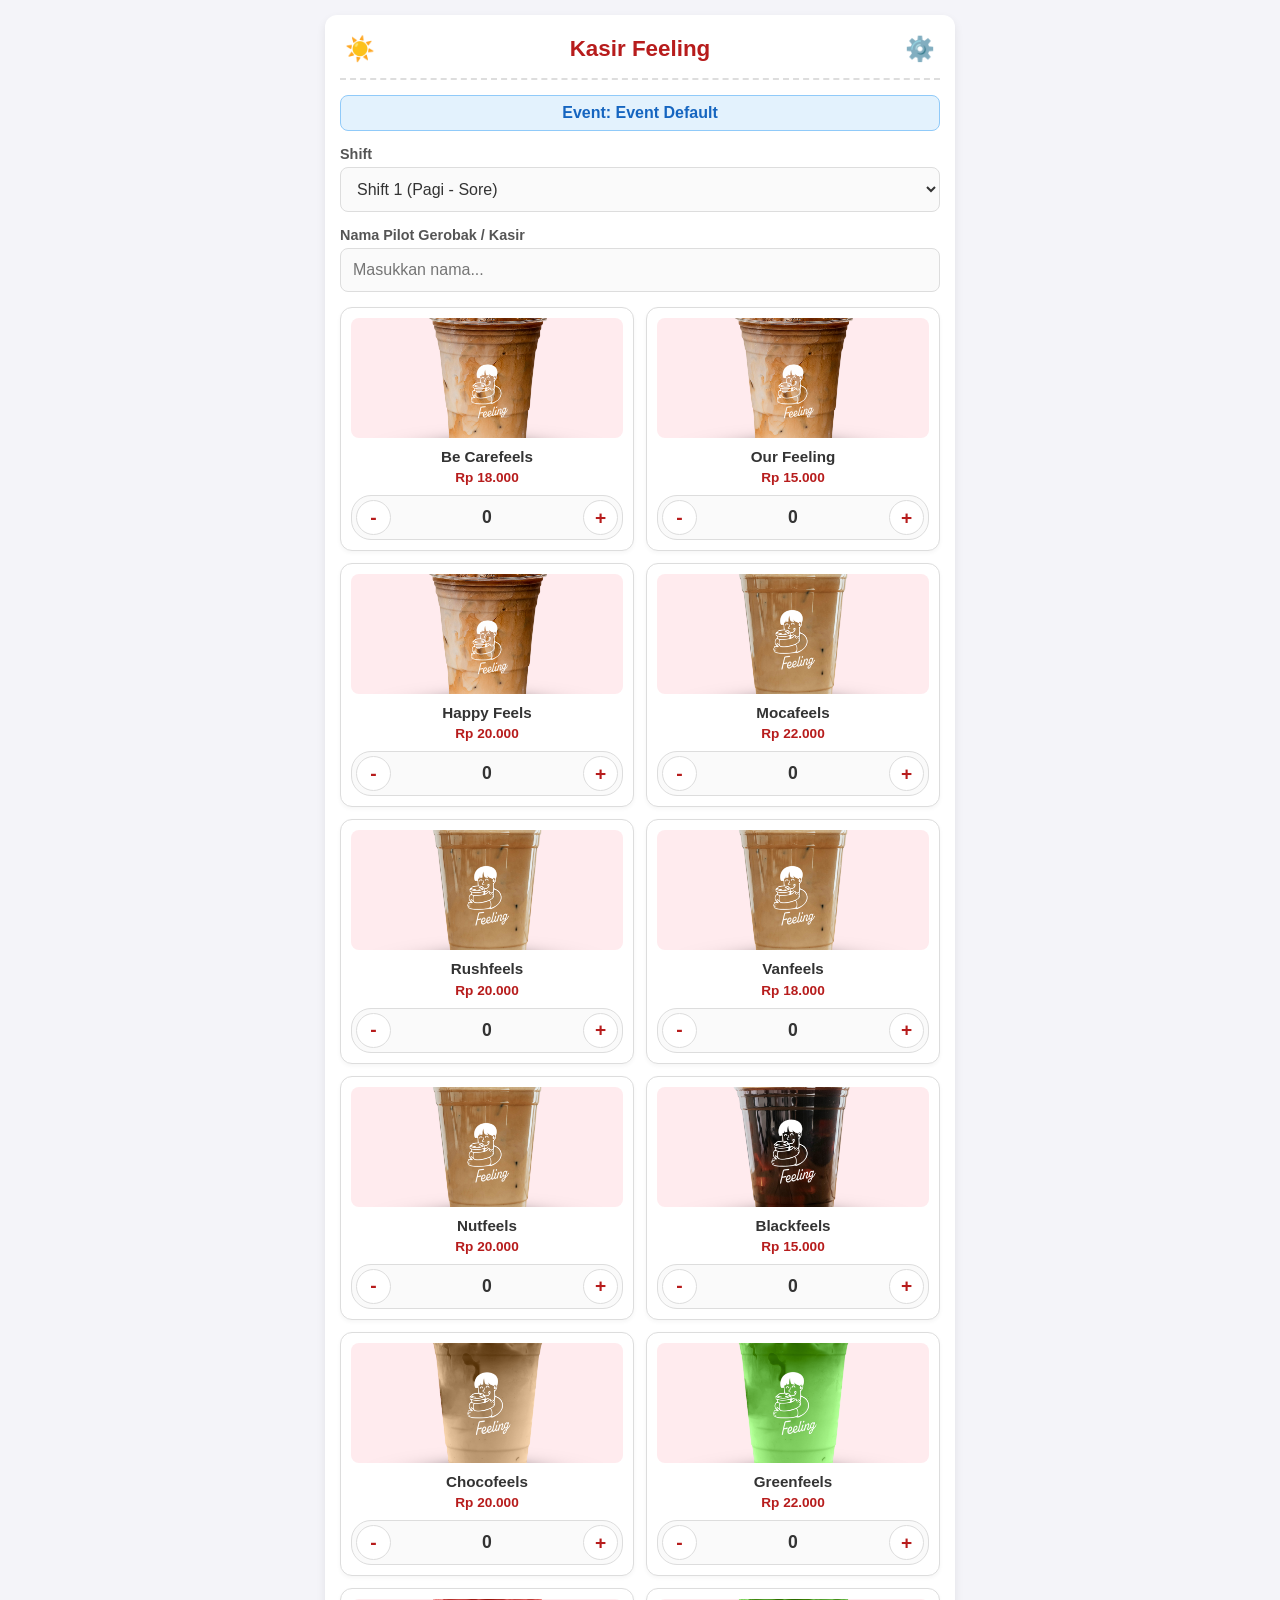
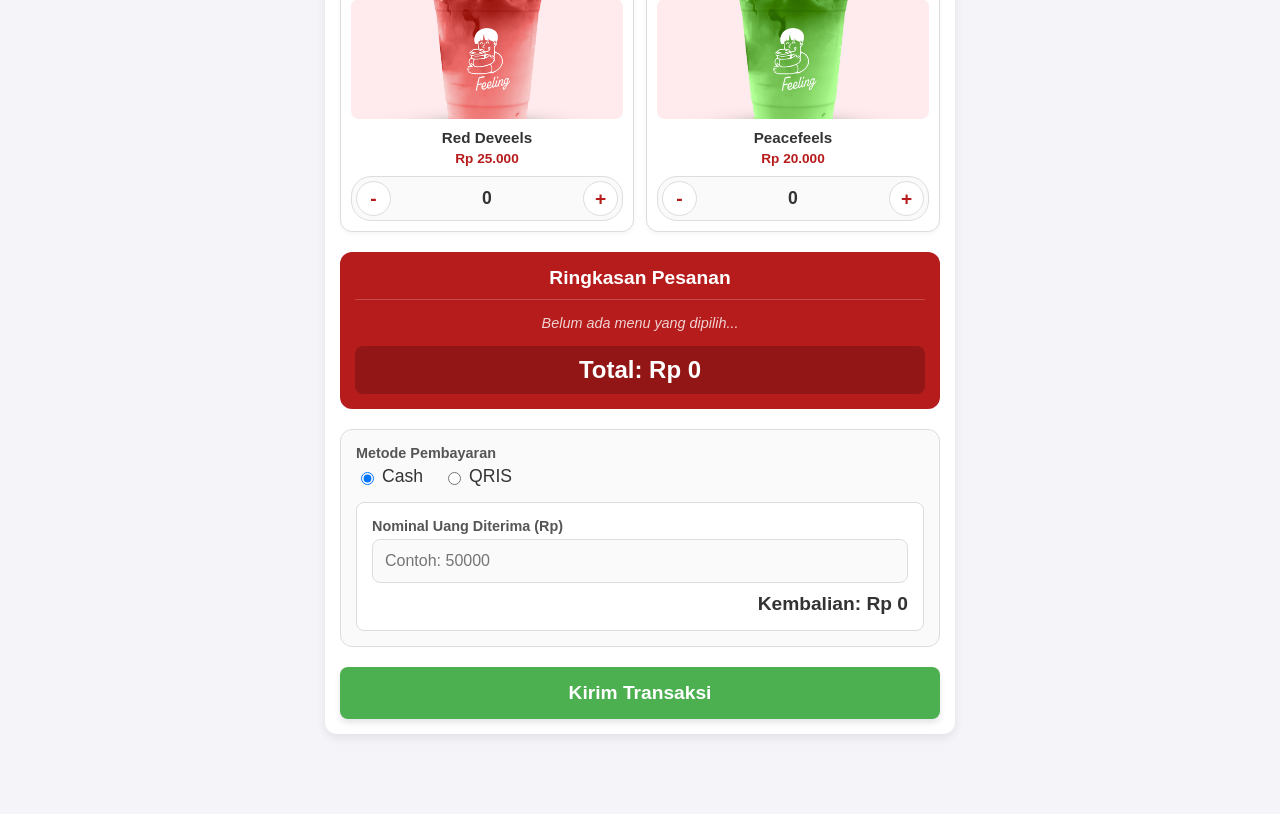
==== index.html @ b18bac45 "Update index.html" ====
<!DOCTYPE html>
<html lang="id">
<head>
    <meta charset="UTF-8">
    <meta name="viewport" content="width=device-width, initial-scale=1.0">
    <title>Kasir Kopi Feeling - Event Edition</title>
    <style>
        /* GAYA GLOBAL */
        :root {
            --bg-body: #f4f4f9;
            --bg-container: #fff;
            --text-color: #333;
            --text-muted: #555;
            --border-color: #ddd;
            --card-bg: white;
            --input-bg: #fafafa;
            --primary-color: #b71c1c;
            --header-bg: transparent;
        }

        /* Variabel Dark Mode */
        body.dark-mode {
            --bg-body: #121212;
            --bg-container: #1e1e1e;
            --text-color: #e0e0e0;
            --text-muted: #aaa;
            --border-color: #444;
            --card-bg: #2c2c2c;
            --input-bg: #333;
            --primary-color: #ff5252;
        }

        body { font-family: 'Segoe UI', Tahoma, Geneva, Verdana, sans-serif; background-color: var(--bg-body); padding: 15px; color: var(--text-color); margin: 0; padding-bottom: 80px; transition: background-color 0.3s, color 0.3s;}
        .container { max-width: 600px; margin: 0 auto; background: var(--bg-container); padding: 15px; border-radius: 12px; box-shadow: 0 4px 10px rgba(0,0,0,0.08); transition: background-color 0.3s;}
        
        /* HEADER: Tombol Dark Mode, Judul, Tombol Setting */
        .header-top { display: flex; justify-content: space-between; align-items: center; margin-bottom: 15px; border-bottom: 2px dashed var(--border-color); padding-bottom: 10px;}
        .header-top h2 { margin: 0; color: var(--primary-color); font-size: 1.4rem;}
        .icon-btn { background: none; border: none; font-size: 1.5rem; cursor: pointer; color: var(--text-color); padding: 5px;}
        
        /* Indikator Event Aktif */
        .event-indicator { text-align: center; background: #e3f2fd; color: #1565c0; padding: 8px; border-radius: 8px; font-weight: bold; margin-bottom: 15px; border: 1px solid #90caf9;}
        body.dark-mode .event-indicator { background: #0d47a1; color: #bbdefb; border-color: #1976d2;}

        /* Area Formulir Utama */
        .form-group { margin-bottom: 15px; }
        label.form-label { display: block; margin-bottom: 5px; font-weight: bold; color: var(--text-muted); font-size: 0.9rem;}
        select, input[type="text"].form-control, input[type="number"].form-control { width: 100%; padding: 12px; border: 1px solid var(--border-color); border-radius: 8px; box-sizing: border-box; font-size: 1rem; background-color: var(--input-bg); color: var(--text-color);}
        
        /* Grid Menu */
        .menu-grid { display: grid; grid-template-columns: repeat(2, 1fr); gap: 12px; margin-top: 10px; }
        .menu-card { background: var(--card-bg); border: 1px solid var(--border-color); border-radius: 12px; padding: 10px; text-align: center; box-shadow: 0 2px 4px rgba(0,0,0,0.04); display: flex; flex-direction: column; position: relative;}
        .menu-img { width: 100%; height: 120px; object-fit: cover; border-radius: 8px; background-color: #ffebee; margin-bottom: 10px; }
        .menu-title { font-weight: bold; font-size: 0.95rem; margin-bottom: 4px; line-height: 1.2;}
        .menu-price { color: var(--primary-color); font-size: 0.85rem; font-weight: bold; margin-bottom: 10px; flex-grow: 1;}
        
        /* Kondisi Menu Habis */
        .menu-card.disabled { opacity: 0.5; filter: grayscale(80%); pointer-events: none; }
        .badge-habis { display: none; position: absolute; top: 40%; left: 50%; transform: translate(-50%, -50%); background: red; color: white; padding: 5px 10px; border-radius: 5px; font-weight: bold; font-size: 1.2rem; transform: rotate(-10deg) translate(-50%, -50%); transform-origin: left;}
        .menu-card.disabled .badge-habis { display: block; }

        /* Kontrol Qty */
        .qty-controls { display: flex; align-items: center; justify-content: space-between; background: var(--input-bg); border-radius: 20px; padding: 4px; border: 1px solid var(--border-color); }
        .btn-qty { width: 35px; height: 35px; background-color: var(--bg-container); color: var(--primary-color); border: 1px solid var(--border-color); border-radius: 50%; font-size: 1.2rem; font-weight: bold; cursor: pointer; display: flex; align-items: center; justify-content: center; }
        .qty-value { font-weight: bold; font-size: 1.1rem; width: 30px; text-align: center; }

        /* Ringkasan Pesanan */
        .summary-area { background-color: var(--primary-color); color: white; padding: 15px; border-radius: 12px; margin-top: 20px; }
        .summary-area h3 { margin-top: 0; margin-bottom: 15px; font-size: 1.2rem; text-align: center; border-bottom: 1px solid rgba(255,255,255,0.2); padding-bottom: 10px;}
        .summary-list { list-style: none; padding: 0; margin: 0; font-size: 0.95rem; }
        .summary-item { display: flex; justify-content: space-between; margin-bottom: 8px; border-bottom: 1px dashed rgba(255,255,255,0.3); padding-bottom: 5px;}
        .summary-item-name { flex-grow: 1; }
        .summary-item-qty { margin-right: 15px; font-weight: bold; color: #ffc107;}
        .summary-empty { text-align: center; font-style: italic; opacity: 0.8; font-size: 0.9rem; margin-bottom: 10px;}
        .total-box { font-size: 1.5rem; font-weight: bold; text-align: center; margin-top: 15px; padding: 10px; background: rgba(0,0,0,0.2); border-radius: 8px; }
        
        /* Area Pembayaran */
        .payment-section { margin-top: 20px; background: var(--input-bg); padding: 15px; border-radius: 12px; border: 1px solid var(--border-color);}
        .payment-methods { display: flex; gap: 20px; margin-top: 5px; }
        .payment-methods label { display: flex; align-items: center; gap: 5px; font-size: 1.1rem;}
        #cash-section { background: var(--bg-container); padding: 15px; border-radius: 8px; margin-top: 15px; border: 1px solid var(--border-color); }
        .change-box { font-size: 1.2rem; font-weight: bold; margin-top: 10px; text-align: right; }
        #qris-section { background: var(--bg-container); padding: 15px; border-radius: 8px; margin-top: 15px; border: 2px dashed var(--primary-color); text-align: center; display: none; }
        .qris-img { max-width: 100%; height: auto; border-radius: 8px; margin-bottom: 10px; cursor: pointer; }
        .qris-amount-alert { font-size: 1.3rem; font-weight: bold; color: var(--primary-color); }

        .btn-submit { background-color: #4CAF50; color: white; width: 100%; font-size: 1.2rem; padding: 15px; margin-top: 20px; border: none; border-radius: 8px; cursor: pointer; font-weight: bold; box-shadow: 0 4px 6px rgba(0,0,0,0.1);}
        .btn-submit:disabled { background-color: #a5d6a7; cursor: not-allowed; }

        /* ================= MODAL SETTING ================= */
        .modal-overlay { display: none; position: fixed; top: 0; left: 0; width: 100%; height: 100%; background: rgba(0,0,0,0.6); z-index: 1000; justify-content: center; align-items: center; padding: 20px; box-sizing: border-box;}
        .modal-content { background: var(--bg-container); color: var(--text-color); width: 100%; max-width: 500px; max-height: 90vh; border-radius: 12px; padding: 20px; display: flex; flex-direction: column; box-shadow: 0 10px 30px rgba(0,0,0,0.5);}
        .modal-header { display: flex; justify-content: space-between; align-items: center; border-bottom: 1px solid var(--border-color); padding-bottom: 10px; margin-bottom: 15px;}
        .modal-header h3 { margin: 0; color: var(--primary-color); }
        .modal-body { overflow-y: auto; flex-grow: 1; padding-right: 5px;}
        
        .setting-menu-item { display: flex; align-items: center; justify-content: space-between; border: 1px solid var(--border-color); padding: 10px; border-radius: 8px; margin-bottom: 10px; background: var(--input-bg);}
        .setting-menu-info { flex-grow: 1; }
        .setting-menu-name { font-weight: bold; font-size: 0.95rem; margin-bottom: 5px;}
        .setting-menu-controls { display: flex; gap: 10px; align-items: center;}
        .setting-price-input { width: 90px; padding: 5px; border-radius: 4px; border: 1px solid var(--border-color); background: var(--bg-container); color: var(--text-color);}
        
        /* Toggle Switch untuk Ketersediaan */
        .switch { position: relative; display: inline-block; width: 40px; height: 20px; }
        .switch input { opacity: 0; width: 0; height: 0; }
        .slider { position: absolute; cursor: pointer; top: 0; left: 0; right: 0; bottom: 0; background-color: #ccc; transition: .4s; border-radius: 20px; }
        .slider:before { position: absolute; content: ""; height: 14px; width: 14px; left: 3px; bottom: 3px; background-color: white; transition: .4s; border-radius: 50%; }
        input:checked + .slider { background-color: #4CAF50; }
        input:checked + .slider:before { transform: translateX(20px); }

        .modal-footer { margin-top: 15px; display: flex; justify-content: flex-end; gap: 10px; border-top: 1px solid var(--border-color); padding-top: 15px;}
        .btn-modal { padding: 10px 15px; border: none; border-radius: 6px; cursor: pointer; font-weight: bold; }
        .btn-cancel { background: #e0e0e0; color: #333; }
        .btn-save { background: var(--primary-color); color: white; }

        /* Overlay QRIS Fullscreen */
        #qris-fullscreen-overlay { display: none; position: fixed; top: 0; left: 0; width: 100%; height: 100%; background-color: white; z-index: 9999; justify-content: center; align-items: center; flex-direction: column; padding: 20px; box-sizing: border-box; cursor: pointer; }
        body.dark-mode #qris-fullscreen-overlay { background-color: #121212; }
        .qris-fullscreen-img { width: 100%; max-width: 400px; height: auto; border-radius: 15px; margin-bottom: 30px; }
        .qris-fullscreen-amount { font-size: 2.5rem; font-weight: bold; color: var(--primary-color); background: #ffebee; padding: 15px 30px; border-radius: 15px; text-align: center;}
        body.dark-mode .qris-fullscreen-amount { background: #3e2723; }
    </style>
</head>
<body>

<div class="container">
    <div class="header-top">
        <button class="icon-btn" id="btn-theme" onclick="toggleTheme()">☀️</button>
        <h2>Kasir Feeling</h2>
        <button class="icon-btn" onclick="openSettings()">⚙️</button>
    </div>

    <div class="event-indicator" id="display-event-name">Event: Belum Diatur (Buka Setting)</div>
    
    <div class="form-group">
        <label class="form-label">Shift</label>
        <select id="shift">
            <option value="Shift 1">Shift 1 (Pagi - Sore)</option>
            <option value="Shift 2">Shift 2 (Sore - Malam)</option>
        </select>
    </div>

    <div class="form-group">
        <label class="form-label">Nama Pilot Gerobak / Kasir</label>
        <input type="text" id="pilot" class="form-control" placeholder="Masukkan nama..." required>
    </div>
    
    <div class="menu-grid" id="menu-grid"></div>

    <div class="summary-area">
        <h3>Ringkasan Pesanan</h3>
        <div id="summary-empty" class="summary-empty">Belum ada menu yang dipilih...</div>
        <ul class="summary-list" id="summary-list"></ul>
        <div class="total-box">Total: Rp <span id="total-price">0</span></div>
    </div>

    <div class="payment-section">
        <div class="form-group">
            <label class="form-label">Metode Pembayaran</label>
            <div class="payment-methods">
                <label><input type="radio" name="pembayaran" value="Cash" checked onchange="togglePaymentSection()"> Cash</label>
                <label><input type="radio" name="pembayaran" value="QRIS" onchange="togglePaymentSection()"> QRIS</label>
            </div>
        </div>

        <div id="cash-section">
            <div class="form-group" style="margin-bottom: 5px;">
                <label class="form-label">Nominal Uang Diterima (Rp)</label>
                <input type="number" id="cash-given" class="form-control" placeholder="Contoh: 50000" oninput="calculateChange()">
            </div>
            <div class="change-box">Kembalian: <span id="change-amount">Rp 0</span></div>
        </div>

        <div id="qris-section">
            <div style="font-size: 1.1rem; margin-bottom: 10px;">Tap QRIS untuk perbesar:</div>
            <img src="qris.jpeg" alt="QRIS Kopi Feeling" class="qris-img" onclick="openFullscreenQR()">
            <br>
            <div class="qris-amount-alert">Input Nominal: Rp <span id="qris-amount-text">0</span></div>
        </div>
    </div>

    <button class="btn-submit" onclick="submitData()">Kirim Transaksi</button>
</div>

<div id="modal-settings" class="modal-overlay">
    <div class="modal-content">
        <div class="modal-header">
            <h3>⚙️ Pengaturan Event</h3>
        </div>
        <div class="modal-body">
            <div class="form-group">
                <label class="form-label">Nama Event Aktif</label>
                <input type="text" id="setting-event-name" class="form-control" placeholder="Contoh: Pensi SMA 1 / Bazar Kemang">
                <small style="color:var(--text-muted); font-size:0.8rem;">*Nama ini akan dibuatkan Sheet baru otomatis di Spreadsheet.</small>
            </div>
            
            <h4 style="margin-bottom: 10px; border-bottom: 1px solid var(--border-color); padding-bottom:5px;">Atur Harga & Ketersediaan Menu</h4>
            <div id="setting-menu-list">
                </div>
        </div>
        <div class="modal-footer">
            <button class="btn-modal btn-cancel" onclick="closeSettings()">Batal</button>
            <button class="btn-modal btn-save" onclick="saveSettings()">Simpan Pengaturan</button>
        </div>
    </div>
</div>

<div id="qris-fullscreen-overlay" onclick="closeFullscreenQR()">
    <div class="qris-fullscreen-amount">Rp <span id="qris-fullscreen-amount-text">0</span></div>
    <img src="qris.jpeg" alt="QRIS Besar" class="qris-fullscreen-img">
    <div style="color: #888; font-size: 0.9rem;">Sentuh layar di mana saja untuk kembali</div>
</div>

<script>
    // MASUKKAN URL WEB APP ANDA DI SINI
    const scriptURL = 'https://script.google.com/macros/s/AKfycbzfB_fAcmumMfhfk2xBXelHiSYAoM52QArOUARESYD4_g5YFsCKcndPmyx68dIMSlNC/exec';

    // MASTER MENU DEFAULT (Hanya dipakai jika belum ada data tersimpan di Local Storage)
    const defaultMenus = [
        { name: "Be Carefeels", price: 18000, qty: 0, img: "menu-becarefeels.png", available: true },
        { name: "Our Feeling", price: 15000, qty: 0, img: "menu-ourfeeling.png", available: true },
        { name: "Happy Feels", price: 20000, qty: 0, img: "menu-happyfeels.png", available: true },
        { name: "Mocafeels", price: 22000, qty: 0, img: "menu-mocafeels.png", available: true },
        { name: "Rushfeels", price: 20000, qty: 0, img: "menu-rushfeels.png", available: true },
        { name: "Vanfeels", price: 18000, qty: 0, img: "menu-vanfeels.png", available: true },
        { name: "Nutfeels", price: 20000, qty: 0, img: "menu-nutfeels.png", available: true },
        { name: "Blackfeels", price: 15000, qty: 0, img: "menu-blackfeels.png", available: true },
        { name: "Chocofeels", price: 20000, qty: 0, img: "menu-chocofeels.png", available: true },
        { name: "Greenfeels", price: 22000, qty: 0, img: "menu-greenfeels.png", available: true },
        { name: "Red Deveels", price: 25000, qty: 0, img: "menu-reddeveels.png", available: true },
        { name: "Peacefeels", price: 20000, qty: 0, img: "menu-Peacefeels.png", available: true }
    ];

    let menus = [];
    let currentTotal = 0;
    let eventName = "Event Default";

    // INISIALISASI SAAT HALAMAN DIBUKA
    window.onload = function() {
        loadDataFromStorage();
        applyTheme();
        renderMenuGrid();
        togglePaymentSection();
    };

    // ================= LOCAL STORAGE & INIT =================
    function loadDataFromStorage() {
        // Load Nama Event
        const savedEvent = localStorage.getItem('kopiFeeling_EventName');
        if (savedEvent) {
            eventName = savedEvent;
        }
        document.getElementById('display-event-name').innerText = "Event: " + eventName;

        // Load Menu (Harga & Ketersediaan yang sudah diedit)
        const savedMenus = localStorage.getItem('kopiFeeling_Menus');
        if (savedMenus) {
            menus = JSON.parse(savedMenus);
            // Reset Qty jadi 0 setiap web di-refresh
            menus.forEach(m => m.qty = 0);
        } else {
            // Copy default jika belum ada
            menus = JSON.parse(JSON.stringify(defaultMenus)); 
        }
    }

    // ================= FITUR DARK MODE =================
    function toggleTheme() {
        const body = document.body;
        body.classList.toggle('dark-mode');
        
        const isDark = body.classList.contains('dark-mode');
        localStorage.setItem('kopiFeeling_DarkMode', isDark ? 'yes' : 'no');
        document.getElementById('btn-theme').innerText = isDark ? '🌙' : '☀️';
    }

    function applyTheme() {
        const isDark = localStorage.getItem('kopiFeeling_DarkMode') === 'yes';
        if (isDark) {
            document.body.classList.add('dark-mode');
            document.getElementById('btn-theme').innerText = '🌙';
        }
    }

    // ================= FITUR MODAL SETTING =================
    function openSettings() {
        document.getElementById('modal-settings').style.display = 'flex';
        document.getElementById('setting-event-name').value = eventName;
        
        // Generate list menu di dalam modal
        const settingList = document.getElementById('setting-menu-list');
        settingList.innerHTML = '';

        menus.forEach((menu, index) => {
            const item = document.createElement('div');
            item.className = 'setting-menu-item';
            item.innerHTML = `
                <div class="setting-menu-info">
                    <div class="setting-menu-name">${menu.name}</div>
                    <small>Rp</small>
                    <input type="number" class="setting-price-input" id="set-price-${index}" value="${menu.price}">
                </div>
                <div class="setting-menu-controls">
                    <small>${menu.available ? 'Tersedia' : 'Habis'}</small>
                    <label class="switch">
                        <input type="checkbox" id="set-avail-${index}" ${menu.available ? 'checked' : ''}>
                        <span class="slider"></span>
                    </label>
                </div>
            `;
            settingList.appendChild(item);
        });
    }

    function closeSettings() {
        document.getElementById('modal-settings').style.display = 'none';
    }

    function saveSettings() {
        // Ambil dan simpan Nama Event
        const newEventName = document.getElementById('setting-event-name').value;
        if (newEventName.trim() === "") { alert("Nama Event tidak boleh kosong!"); return; }
        
        eventName = newEventName;
        localStorage.setItem('kopiFeeling_EventName', eventName);
        document.getElementById('display-event-name').innerText = "Event: " + eventName;

        // Ambil dan simpan perubahan harga & ketersediaan
        menus.forEach((menu, index) => {
            const newPrice = parseInt(document.getElementById(`set-price-${index}`).value) || 0;
            const isAvail = document.getElementById(`set-avail-${index}`).checked;
            
            menu.price = newPrice;
            menu.available = isAvail;
            if(!isAvail) menu.qty = 0; // Reset pesanan jika di set habis
        });

        // Simpan ke Local Storage
        localStorage.setItem('kopiFeeling_Menus', JSON.stringify(menus));
        
        closeSettings();
        renderMenuGrid(); // Render ulang tampilan depan
        updateOrderSummary();
        alert("Pengaturan Event berhasil disimpan!");
    }

    // ================= LOGIKA KASIR UTAMA =================
    function renderMenuGrid() {
        const grid = document.getElementById('menu-grid');
        grid.innerHTML = ''; 

        menus.forEach((menu, index) => {
            const card = document.createElement('div');
            // Jika tidak available, tambahkan class disabled
            card.className = `menu-card ${menu.available ? '' : 'disabled'}`;
            card.innerHTML = `
                <div class="badge-habis">HABIS</div>
                <img src="${menu.img}" alt="${menu.name}" class="menu-img">
                <div class="menu-title">${menu.name}</div>
                <div class="menu-price">Rp ${menu.price.toLocaleString('id-ID')}</div>
                <div class="qty-controls">
                    <button class="btn-qty" onclick="changeQty(${index}, -1)">-</button>
                    <span class="qty-value" id="qty-${index}">${menu.qty}</span>
                    <button class="btn-qty" onclick="changeQty(${index}, 1)">+</button>
                </div>
            `;
            grid.appendChild(card);
        });
    }

    function changeQty(index, delta) {
        if (!menus[index].available) return; // Cegah penambahan jika habis
        
        let newQty = menus[index].qty + delta;
        if (newQty < 0) newQty = 0; 
        
        menus[index].qty = newQty;
        document.getElementById(`qty-${index}`).innerText = newQty; 
        
        updateOrderSummary(); 
    }

    function updateOrderSummary() {
        const summaryList = document.getElementById('summary-list');
        const summaryEmpty = document.getElementById('summary-empty');
        summaryList.innerHTML = '';
        currentTotal = 0;

        let hasOrder = false;

        menus.forEach(menu => {
            if (menu.qty > 0) {
                hasOrder = true;
                let subtotal = menu.price * menu.qty;
                currentTotal += subtotal;

                const li = document.createElement('li');
                li.className = 'summary-item';
                li.innerHTML = `
                    <span class="summary-item-qty">${menu.qty}x</span>
                    <span class="summary-item-name">${menu.name}</span>
                    <span>Rp ${subtotal.toLocaleString('id-ID')}</span>
                `;
                summaryList.appendChild(li);
            }
        });

        summaryEmpty.style.display = hasOrder ? 'none' : 'block';
        
        document.getElementById('total-price').innerText = currentTotal.toLocaleString('id-ID');
        document.getElementById('qris-amount-text').innerText = currentTotal.toLocaleString('id-ID');

        calculateChange();
    }

    function togglePaymentSection() {
        const pembayaran = document.querySelector('input[name="pembayaran"]:checked').value;
        if (pembayaran === 'Cash') {
            document.getElementById('cash-section').style.display = 'block';
            document.getElementById('qris-section').style.display = 'none';
        } else {
            document.getElementById('cash-section').style.display = 'none';
            document.getElementById('qris-section').style.display = 'block';
            document.getElementById('cash-given').value = ''; 
        }
        calculateChange();
    }

    function calculateChange() {
        const cashGiven = parseInt(document.getElementById('cash-given').value) || 0;
        const changeAmountDisplay = document.getElementById('change-amount');
        const pembayaran = document.querySelector('input[name="pembayaran"]:checked').value;

        if (pembayaran === 'Cash' && cashGiven > 0) {
            if (cashGiven >= currentTotal) {
                const change = cashGiven - currentTotal;
                changeAmountDisplay.innerText = "Rp " + change.toLocaleString('id-ID');
                changeAmountDisplay.style.color = '#4CAF50'; 
            } else {
                changeAmountDisplay.innerText = "Uang Kurang!";
                changeAmountDisplay.style.color = '#ff5252'; 
            }
        } else {
            changeAmountDisplay.innerText = "Rp 0";
            changeAmountDisplay.style.color = 'inherit';
        }
    }

    function openFullscreenQR() {
        if (currentTotal === 0) { alert("Silakan pilih menu terlebih dahulu!"); return; }
        document.getElementById('qris-fullscreen-amount-text').innerText = currentTotal.toLocaleString('id-ID');
        document.getElementById('qris-fullscreen-overlay').style.display = 'flex';
    }

    function closeFullscreenQR() {
        document.getElementById('qris-fullscreen-overlay').style.display = 'none';
    }

    // ================= KIRIM DATA KE GOOGLE APPS SCRIPT =================
    function submitData() {
        const shift = document.getElementById('shift').value;
        const pilot = document.getElementById('pilot').value;
        const pembayaran = document.querySelector('input[name="pembayaran"]:checked').value;

        if (!pilot) { alert("Nama Pilot Gerobak harus diisi!"); return; }
        if (currentTotal === 0) { alert("Belum ada menu yang dipesan!"); return; }

        if (pembayaran === 'Cash') {
            const cashGiven = parseInt(document.getElementById('cash-given').value) || 0;
            if (cashGiven < currentTotal) {
                alert("Nominal uang tunai kurang dari total belanja!"); return;
            }
        }

        const pesanan = menus.filter(m => m.qty > 0).map(m => {
            return { menu: m.name, jumlah: m.qty };
        });

        // 'station' diganti dengan 'eventName' dari pengaturan
        const payload = { 
            station: eventName, 
            shift: shift, 
            pilot: pilot, 
            pesanan: pesanan, 
            total: currentTotal, 
            pembayaran: pembayaran 
        };
        
        const btnSubmit = document.querySelector('.btn-submit');
        btnSubmit.innerText = "Mengirim...";
        btnSubmit.disabled = true;

        fetch(scriptURL, { method: 'POST', body: JSON.stringify(payload), headers: { 'Content-Type': 'text/plain;charset=utf-8', } })
        .then(response => response.json())
        .then(data => {
            if(data.status === 'sukses'){
                alert("Transaksi berhasil dicatat!");
                // Reset form
                document.getElementById('cash-given').value = '';
                menus.forEach(m => m.qty = 0); 
                renderMenuGrid(); 
                updateOrderSummary(); 
            } else { alert("Terjadi kesalahan: " + data.pesan); }
        })
        .catch(error => { alert("Gagal menghubungi server."); console.error('Error!', error); })
        .finally(() => { btnSubmit.innerText = "Kirim Transaksi"; btnSubmit.disabled = false; });
    }
</script>

</body>
</html>
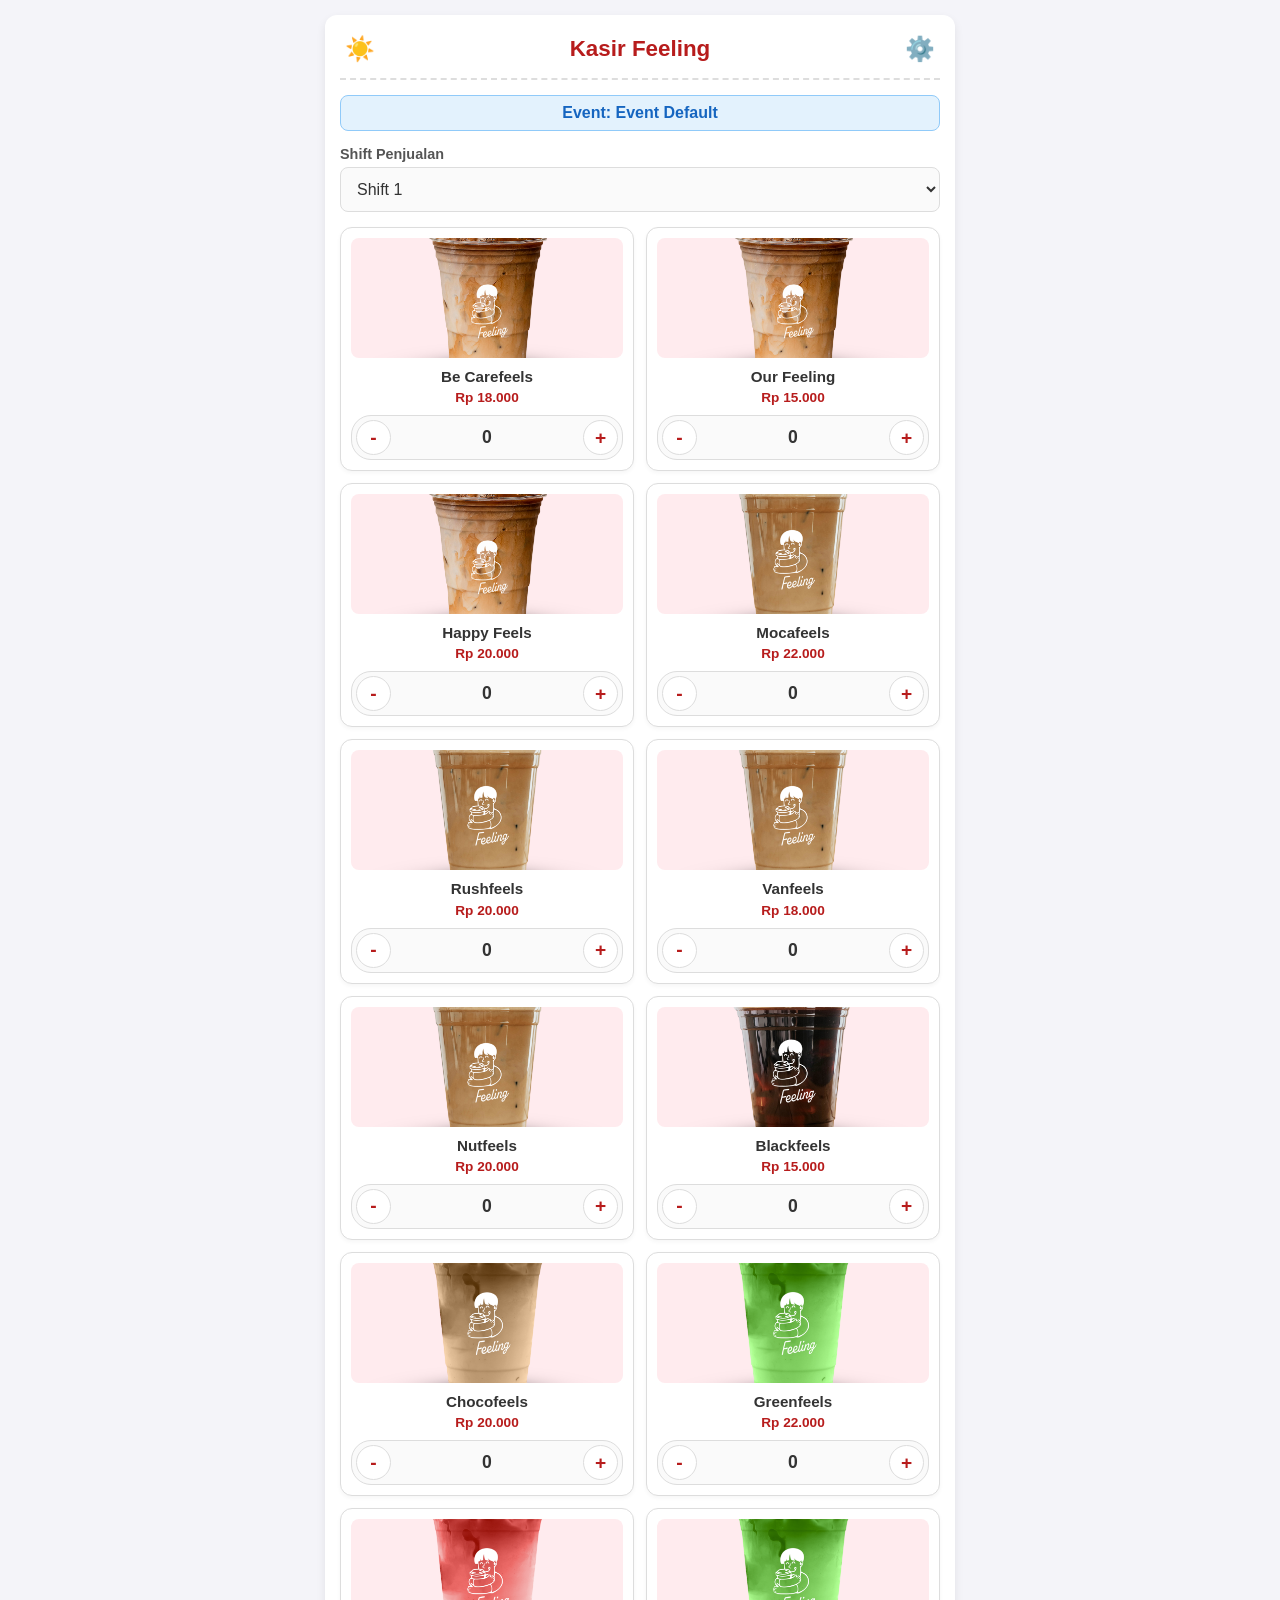
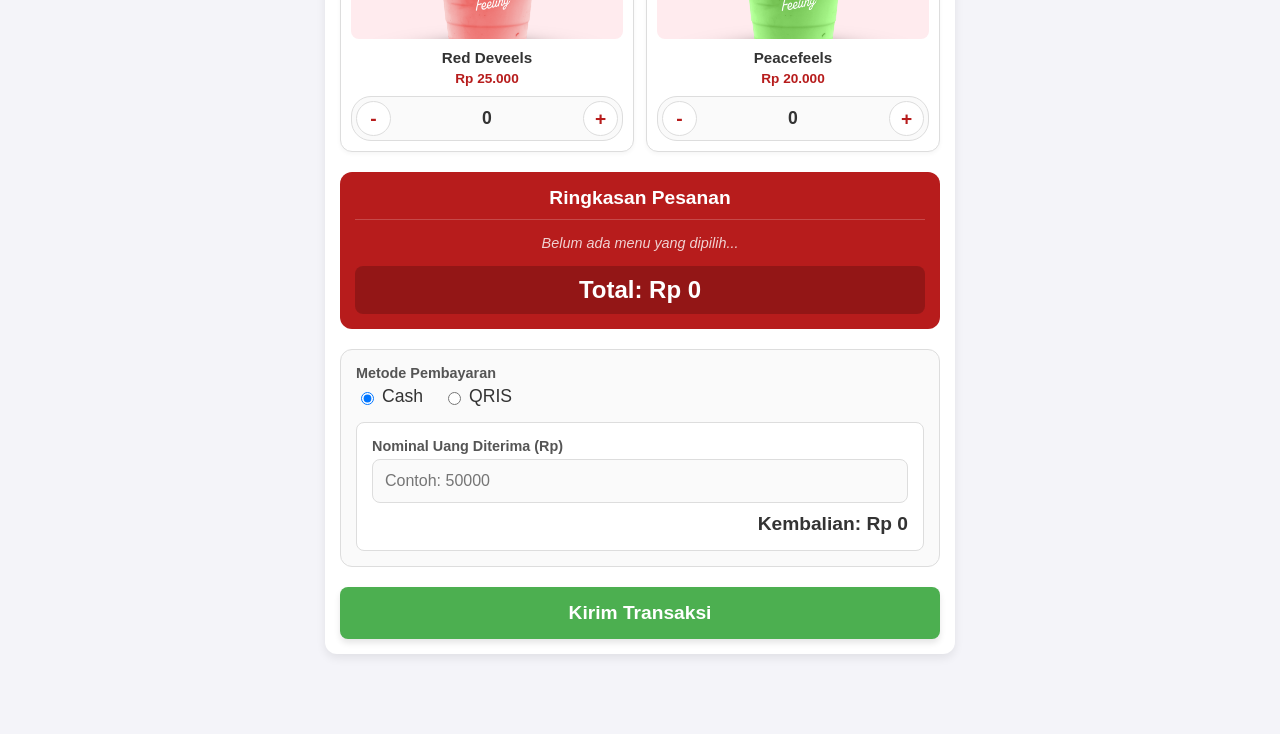
==== commit db4e308b: "Update index.html" ====
--- a/index.html
+++ b/index.html
@@ -15,7 +15,6 @@
             --card-bg: white;
             --input-bg: #fafafa;
             --primary-color: #b71c1c;
-            --header-bg: transparent;
         }
 
         /* Variabel Dark Mode */
@@ -33,16 +32,14 @@
         body { font-family: 'Segoe UI', Tahoma, Geneva, Verdana, sans-serif; background-color: var(--bg-body); padding: 15px; color: var(--text-color); margin: 0; padding-bottom: 80px; transition: background-color 0.3s, color 0.3s;}
         .container { max-width: 600px; margin: 0 auto; background: var(--bg-container); padding: 15px; border-radius: 12px; box-shadow: 0 4px 10px rgba(0,0,0,0.08); transition: background-color 0.3s;}
         
-        /* HEADER: Tombol Dark Mode, Judul, Tombol Setting */
+        /* HEADER */
         .header-top { display: flex; justify-content: space-between; align-items: center; margin-bottom: 15px; border-bottom: 2px dashed var(--border-color); padding-bottom: 10px;}
         .header-top h2 { margin: 0; color: var(--primary-color); font-size: 1.4rem;}
         .icon-btn { background: none; border: none; font-size: 1.5rem; cursor: pointer; color: var(--text-color); padding: 5px;}
         
-        /* Indikator Event Aktif */
         .event-indicator { text-align: center; background: #e3f2fd; color: #1565c0; padding: 8px; border-radius: 8px; font-weight: bold; margin-bottom: 15px; border: 1px solid #90caf9;}
         body.dark-mode .event-indicator { background: #0d47a1; color: #bbdefb; border-color: #1976d2;}
 
-        /* Area Formulir Utama */
         .form-group { margin-bottom: 15px; }
         label.form-label { display: block; margin-bottom: 5px; font-weight: bold; color: var(--text-muted); font-size: 0.9rem;}
         select, input[type="text"].form-control, input[type="number"].form-control { width: 100%; padding: 12px; border: 1px solid var(--border-color); border-radius: 8px; box-sizing: border-box; font-size: 1rem; background-color: var(--input-bg); color: var(--text-color);}
@@ -54,17 +51,14 @@
         .menu-title { font-weight: bold; font-size: 0.95rem; margin-bottom: 4px; line-height: 1.2;}
         .menu-price { color: var(--primary-color); font-size: 0.85rem; font-weight: bold; margin-bottom: 10px; flex-grow: 1;}
         
-        /* Kondisi Menu Habis */
         .menu-card.disabled { opacity: 0.5; filter: grayscale(80%); pointer-events: none; }
         .badge-habis { display: none; position: absolute; top: 40%; left: 50%; transform: translate(-50%, -50%); background: red; color: white; padding: 5px 10px; border-radius: 5px; font-weight: bold; font-size: 1.2rem; transform: rotate(-10deg) translate(-50%, -50%); transform-origin: left;}
         .menu-card.disabled .badge-habis { display: block; }
 
-        /* Kontrol Qty */
         .qty-controls { display: flex; align-items: center; justify-content: space-between; background: var(--input-bg); border-radius: 20px; padding: 4px; border: 1px solid var(--border-color); }
         .btn-qty { width: 35px; height: 35px; background-color: var(--bg-container); color: var(--primary-color); border: 1px solid var(--border-color); border-radius: 50%; font-size: 1.2rem; font-weight: bold; cursor: pointer; display: flex; align-items: center; justify-content: center; }
         .qty-value { font-weight: bold; font-size: 1.1rem; width: 30px; text-align: center; }
 
-        /* Ringkasan Pesanan */
         .summary-area { background-color: var(--primary-color); color: white; padding: 15px; border-radius: 12px; margin-top: 20px; }
         .summary-area h3 { margin-top: 0; margin-bottom: 15px; font-size: 1.2rem; text-align: center; border-bottom: 1px solid rgba(255,255,255,0.2); padding-bottom: 10px;}
         .summary-list { list-style: none; padding: 0; margin: 0; font-size: 0.95rem; }
@@ -74,7 +68,6 @@
         .summary-empty { text-align: center; font-style: italic; opacity: 0.8; font-size: 0.9rem; margin-bottom: 10px;}
         .total-box { font-size: 1.5rem; font-weight: bold; text-align: center; margin-top: 15px; padding: 10px; background: rgba(0,0,0,0.2); border-radius: 8px; }
         
-        /* Area Pembayaran */
         .payment-section { margin-top: 20px; background: var(--input-bg); padding: 15px; border-radius: 12px; border: 1px solid var(--border-color);}
         .payment-methods { display: flex; gap: 20px; margin-top: 5px; }
         .payment-methods label { display: flex; align-items: center; gap: 5px; font-size: 1.1rem;}
@@ -87,7 +80,7 @@
         .btn-submit { background-color: #4CAF50; color: white; width: 100%; font-size: 1.2rem; padding: 15px; margin-top: 20px; border: none; border-radius: 8px; cursor: pointer; font-weight: bold; box-shadow: 0 4px 6px rgba(0,0,0,0.1);}
         .btn-submit:disabled { background-color: #a5d6a7; cursor: not-allowed; }
 
-        /* ================= MODAL SETTING ================= */
+        /* MODAL SETTING */
         .modal-overlay { display: none; position: fixed; top: 0; left: 0; width: 100%; height: 100%; background: rgba(0,0,0,0.6); z-index: 1000; justify-content: center; align-items: center; padding: 20px; box-sizing: border-box;}
         .modal-content { background: var(--bg-container); color: var(--text-color); width: 100%; max-width: 500px; max-height: 90vh; border-radius: 12px; padding: 20px; display: flex; flex-direction: column; box-shadow: 0 10px 30px rgba(0,0,0,0.5);}
         .modal-header { display: flex; justify-content: space-between; align-items: center; border-bottom: 1px solid var(--border-color); padding-bottom: 10px; margin-bottom: 15px;}
@@ -100,7 +93,6 @@
         .setting-menu-controls { display: flex; gap: 10px; align-items: center;}
         .setting-price-input { width: 90px; padding: 5px; border-radius: 4px; border: 1px solid var(--border-color); background: var(--bg-container); color: var(--text-color);}
         
-        /* Toggle Switch untuk Ketersediaan */
         .switch { position: relative; display: inline-block; width: 40px; height: 20px; }
         .switch input { opacity: 0; width: 0; height: 0; }
         .slider { position: absolute; cursor: pointer; top: 0; left: 0; right: 0; bottom: 0; background-color: #ccc; transition: .4s; border-radius: 20px; }
@@ -113,7 +105,6 @@
         .btn-cancel { background: #e0e0e0; color: #333; }
         .btn-save { background: var(--primary-color); color: white; }
 
-        /* Overlay QRIS Fullscreen */
         #qris-fullscreen-overlay { display: none; position: fixed; top: 0; left: 0; width: 100%; height: 100%; background-color: white; z-index: 9999; justify-content: center; align-items: center; flex-direction: column; padding: 20px; box-sizing: border-box; cursor: pointer; }
         body.dark-mode #qris-fullscreen-overlay { background-color: #121212; }
         .qris-fullscreen-img { width: 100%; max-width: 400px; height: auto; border-radius: 15px; margin-bottom: 30px; }
@@ -130,21 +121,16 @@
         <button class="icon-btn" onclick="openSettings()">⚙️</button>
     </div>
 
-    <div class="event-indicator" id="display-event-name">Event: Belum Diatur (Buka Setting)</div>
+    <div class="event-indicator" id="display-event-name">Event: Belum Diatur</div>
     
     <div class="form-group">
-        <label class="form-label">Shift</label>
+        <label class="form-label">Shift Penjualan</label>
         <select id="shift">
-            <option value="Shift 1">Shift 1 (Pagi - Sore)</option>
-            <option value="Shift 2">Shift 2 (Sore - Malam)</option>
+            <option value="Shift 1">Shift 1</option>
+            <option value="Shift 2">Shift 2</option>
         </select>
     </div>
 
-    <div class="form-group">
-        <label class="form-label">Nama Pilot Gerobak / Kasir</label>
-        <input type="text" id="pilot" class="form-control" placeholder="Masukkan nama..." required>
-    </div>
-    
     <div class="menu-grid" id="menu-grid"></div>
 
     <div class="summary-area">
@@ -190,17 +176,14 @@
         <div class="modal-body">
             <div class="form-group">
                 <label class="form-label">Nama Event Aktif</label>
-                <input type="text" id="setting-event-name" class="form-control" placeholder="Contoh: Pensi SMA 1 / Bazar Kemang">
-                <small style="color:var(--text-muted); font-size:0.8rem;">*Nama ini akan dibuatkan Sheet baru otomatis di Spreadsheet.</small>
+                <input type="text" id="setting-event-name" class="form-control" placeholder="Contoh: Bazar Kemang">
             </div>
-            
-            <h4 style="margin-bottom: 10px; border-bottom: 1px solid var(--border-color); padding-bottom:5px;">Atur Harga & Ketersediaan Menu</h4>
-            <div id="setting-menu-list">
-                </div>
+            <h4 style="margin-bottom: 10px; border-bottom: 1px solid var(--border-color); padding-bottom:5px;">Atur Harga & Ketersediaan</h4>
+            <div id="setting-menu-list"></div>
         </div>
         <div class="modal-footer">
             <button class="btn-modal btn-cancel" onclick="closeSettings()">Batal</button>
-            <button class="btn-modal btn-save" onclick="saveSettings()">Simpan Pengaturan</button>
+            <button class="btn-modal btn-save" onclick="saveSettings()">Simpan</button>
         </div>
     </div>
 </div>
@@ -212,10 +195,9 @@
 </div>
 
 <script>
-    // MASUKKAN URL WEB APP ANDA DI SINI
-    const scriptURL = 'https://script.google.com/macros/s/AKfycbzfB_fAcmumMfhfk2xBXelHiSYAoM52QArOUARESYD4_g5YFsCKcndPmyx68dIMSlNC/exec';
-
-    // MASTER MENU DEFAULT (Hanya dipakai jika belum ada data tersimpan di Local Storage)
+    // MASUKKAN URL WEB APP ANDA DI BAWAH INI
+    const scriptURL = 'https://script.google.com/macros/s/AKfycbzJNTDv3JLvTH4Zn77AK0wvxA2eha-Vx1n6xzl8iW8v38mR6KNBmV6KNQ1xQLXP-bez/exec';
+
     const defaultMenus = [
         { name: "Be Carefeels", price: 18000, qty: 0, img: "menu-becarefeels.png", available: true },
         { name: "Our Feeling", price: 15000, qty: 0, img: "menu-ourfeeling.png", available: true },
@@ -235,7 +217,6 @@
     let currentTotal = 0;
     let eventName = "Event Default";
 
-    // INISIALISASI SAAT HALAMAN DIBUKA
     window.onload = function() {
         loadDataFromStorage();
         applyTheme();
@@ -243,32 +224,23 @@
         togglePaymentSection();
     };
 
-    // ================= LOCAL STORAGE & INIT =================
     function loadDataFromStorage() {
-        // Load Nama Event
         const savedEvent = localStorage.getItem('kopiFeeling_EventName');
-        if (savedEvent) {
-            eventName = savedEvent;
-        }
+        if (savedEvent) eventName = savedEvent;
         document.getElementById('display-event-name').innerText = "Event: " + eventName;
 
-        // Load Menu (Harga & Ketersediaan yang sudah diedit)
         const savedMenus = localStorage.getItem('kopiFeeling_Menus');
         if (savedMenus) {
             menus = JSON.parse(savedMenus);
-            // Reset Qty jadi 0 setiap web di-refresh
             menus.forEach(m => m.qty = 0);
         } else {
-            // Copy default jika belum ada
             menus = JSON.parse(JSON.stringify(defaultMenus)); 
         }
     }
 
-    // ================= FITUR DARK MODE =================
     function toggleTheme() {
         const body = document.body;
         body.classList.toggle('dark-mode');
-        
         const isDark = body.classList.contains('dark-mode');
         localStorage.setItem('kopiFeeling_DarkMode', isDark ? 'yes' : 'no');
         document.getElementById('btn-theme').innerText = isDark ? '🌙' : '☀️';
@@ -282,12 +254,10 @@
         }
     }
 
-    // ================= FITUR MODAL SETTING =================
     function openSettings() {
         document.getElementById('modal-settings').style.display = 'flex';
         document.getElementById('setting-event-name').value = eventName;
         
-        // Generate list menu di dalam modal
         const settingList = document.getElementById('setting-menu-list');
         settingList.innerHTML = '';
 
@@ -312,12 +282,9 @@
         });
     }
 
-    function closeSettings() {
-        document.getElementById('modal-settings').style.display = 'none';
-    }
+    function closeSettings() { document.getElementById('modal-settings').style.display = 'none'; }
 
     function saveSettings() {
-        // Ambil dan simpan Nama Event
         const newEventName = document.getElementById('setting-event-name').value;
         if (newEventName.trim() === "") { alert("Nama Event tidak boleh kosong!"); return; }
         
@@ -325,33 +292,25 @@
         localStorage.setItem('kopiFeeling_EventName', eventName);
         document.getElementById('display-event-name').innerText = "Event: " + eventName;
 
-        // Ambil dan simpan perubahan harga & ketersediaan
         menus.forEach((menu, index) => {
-            const newPrice = parseInt(document.getElementById(`set-price-${index}`).value) || 0;
-            const isAvail = document.getElementById(`set-avail-${index}`).checked;
-            
-            menu.price = newPrice;
-            menu.available = isAvail;
-            if(!isAvail) menu.qty = 0; // Reset pesanan jika di set habis
+            menu.price = parseInt(document.getElementById(`set-price-${index}`).value) || 0;
+            menu.available = document.getElementById(`set-avail-${index}`).checked;
+            if(!menu.available) menu.qty = 0; 
         });
 
-        // Simpan ke Local Storage
         localStorage.setItem('kopiFeeling_Menus', JSON.stringify(menus));
-        
         closeSettings();
-        renderMenuGrid(); // Render ulang tampilan depan
+        renderMenuGrid(); 
         updateOrderSummary();
         alert("Pengaturan Event berhasil disimpan!");
     }
 
-    // ================= LOGIKA KASIR UTAMA =================
     function renderMenuGrid() {
         const grid = document.getElementById('menu-grid');
         grid.innerHTML = ''; 
 
         menus.forEach((menu, index) => {
             const card = document.createElement('div');
-            // Jika tidak available, tambahkan class disabled
             card.className = `menu-card ${menu.available ? '' : 'disabled'}`;
             card.innerHTML = `
                 <div class="badge-habis">HABIS</div>
@@ -369,14 +328,11 @@
     }
 
     function changeQty(index, delta) {
-        if (!menus[index].available) return; // Cegah penambahan jika habis
-        
+        if (!menus[index].available) return; 
         let newQty = menus[index].qty + delta;
         if (newQty < 0) newQty = 0; 
-        
         menus[index].qty = newQty;
         document.getElementById(`qty-${index}`).innerText = newQty; 
-        
         updateOrderSummary(); 
     }
 
@@ -385,7 +341,6 @@
         const summaryEmpty = document.getElementById('summary-empty');
         summaryList.innerHTML = '';
         currentTotal = 0;
-
         let hasOrder = false;
 
         menus.forEach(menu => {
@@ -406,10 +361,8 @@
         });
 
         summaryEmpty.style.display = hasOrder ? 'none' : 'block';
-        
         document.getElementById('total-price').innerText = currentTotal.toLocaleString('id-ID');
         document.getElementById('qris-amount-text').innerText = currentTotal.toLocaleString('id-ID');
-
         calculateChange();
     }
 
@@ -452,17 +405,12 @@
         document.getElementById('qris-fullscreen-overlay').style.display = 'flex';
     }
 
-    function closeFullscreenQR() {
-        document.getElementById('qris-fullscreen-overlay').style.display = 'none';
-    }
-
-    // ================= KIRIM DATA KE GOOGLE APPS SCRIPT =================
+    function closeFullscreenQR() { document.getElementById('qris-fullscreen-overlay').style.display = 'none'; }
+
     function submitData() {
         const shift = document.getElementById('shift').value;
-        const pilot = document.getElementById('pilot').value;
         const pembayaran = document.querySelector('input[name="pembayaran"]:checked').value;
 
-        if (!pilot) { alert("Nama Pilot Gerobak harus diisi!"); return; }
         if (currentTotal === 0) { alert("Belum ada menu yang dipesan!"); return; }
 
         if (pembayaran === 'Cash') {
@@ -476,11 +424,10 @@
             return { menu: m.name, jumlah: m.qty };
         });
 
-        // 'station' diganti dengan 'eventName' dari pengaturan
+        // Nama Pilot sudah dihapus dari payload
         const payload = { 
             station: eventName, 
             shift: shift, 
-            pilot: pilot, 
             pesanan: pesanan, 
             total: currentTotal, 
             pembayaran: pembayaran 
@@ -495,7 +442,6 @@
         .then(data => {
             if(data.status === 'sukses'){
                 alert("Transaksi berhasil dicatat!");
-                // Reset form
                 document.getElementById('cash-given').value = '';
                 menus.forEach(m => m.qty = 0); 
                 renderMenuGrid(); 
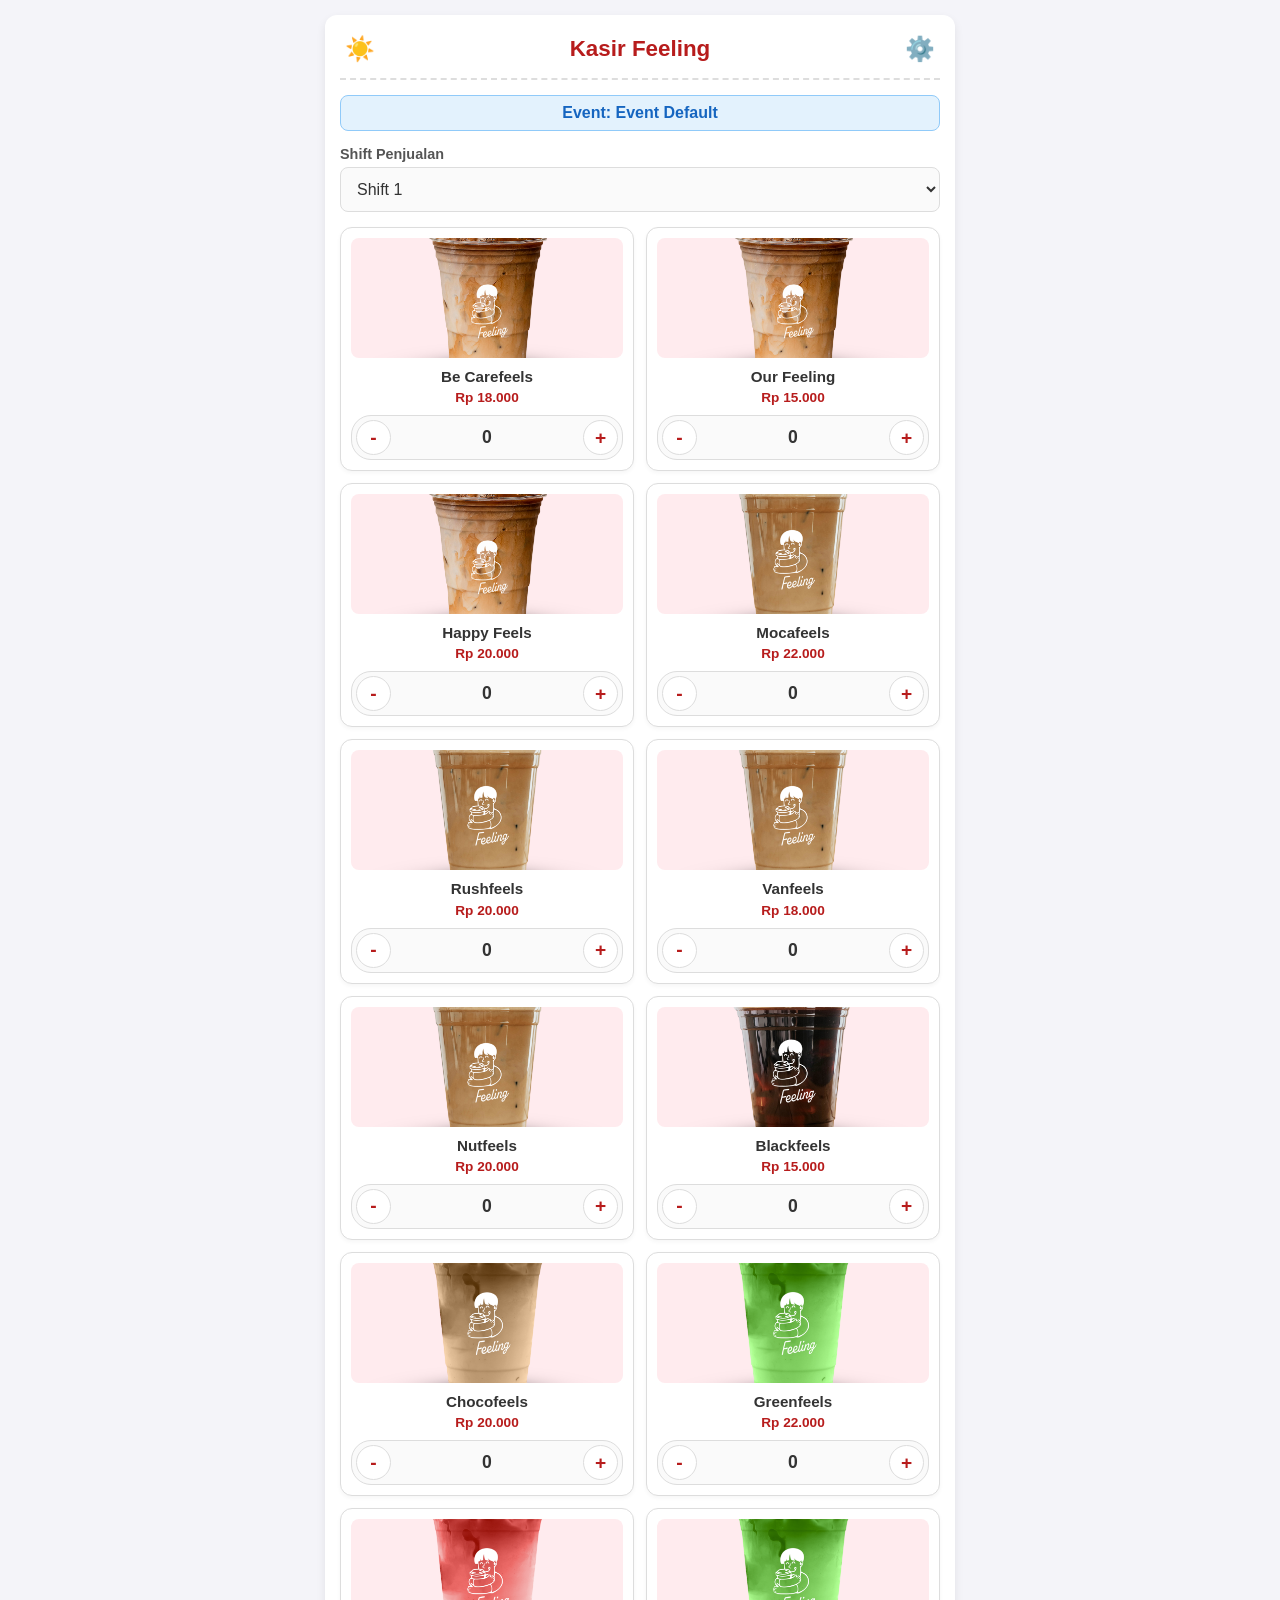
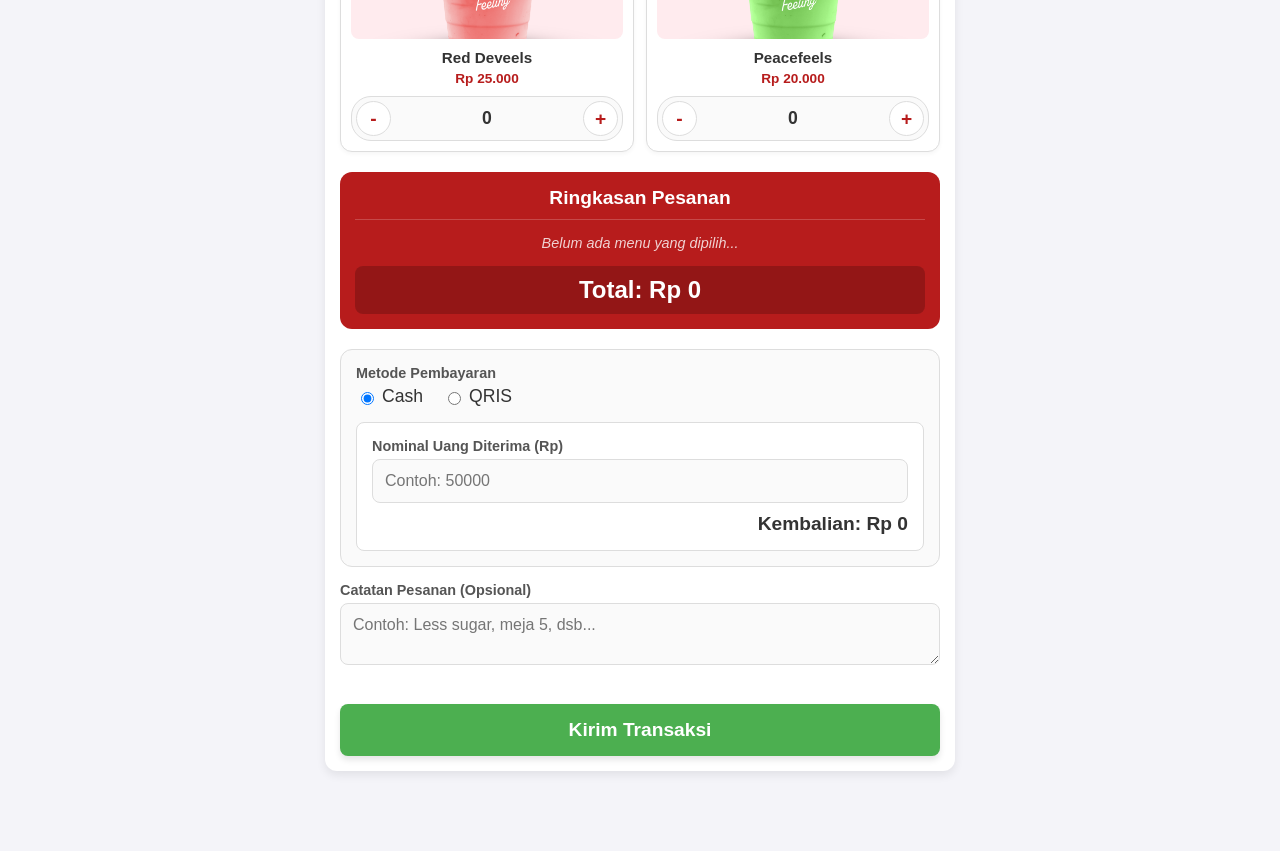
==== commit af02d1fd: "Update index.html" ====
--- a/index.html
+++ b/index.html
@@ -17,7 +17,6 @@
             --primary-color: #b71c1c;
         }
 
-        /* Variabel Dark Mode */
         body.dark-mode {
             --bg-body: #121212;
             --bg-container: #1e1e1e;
@@ -42,7 +41,7 @@
 
         .form-group { margin-bottom: 15px; }
         label.form-label { display: block; margin-bottom: 5px; font-weight: bold; color: var(--text-muted); font-size: 0.9rem;}
-        select, input[type="text"].form-control, input[type="number"].form-control { width: 100%; padding: 12px; border: 1px solid var(--border-color); border-radius: 8px; box-sizing: border-box; font-size: 1rem; background-color: var(--input-bg); color: var(--text-color);}
+        select, input[type="text"].form-control, input[type="number"].form-control, textarea.form-control { width: 100%; padding: 12px; border: 1px solid var(--border-color); border-radius: 8px; box-sizing: border-box; font-size: 1rem; background-color: var(--input-bg); color: var(--text-color); font-family: inherit;}
         
         /* Grid Menu */
         .menu-grid { display: grid; grid-template-columns: repeat(2, 1fr); gap: 12px; margin-top: 10px; }
@@ -110,6 +109,21 @@
         .qris-fullscreen-img { width: 100%; max-width: 400px; height: auto; border-radius: 15px; margin-bottom: 30px; }
         .qris-fullscreen-amount { font-size: 2.5rem; font-weight: bold; color: var(--primary-color); background: #ffebee; padding: 15px 30px; border-radius: 15px; text-align: center;}
         body.dark-mode .qris-fullscreen-amount { background: #3e2723; }
+
+        /* TAMPILAN NOTA TRANSAKSI */
+        #receipt-overlay { display: none; position: fixed; top: 0; left: 0; width: 100%; height: 100%; background: rgba(0,0,0,0.85); z-index: 10000; justify-content: center; align-items: center; flex-direction: column; padding: 20px; box-sizing: border-box; cursor: pointer;}
+        .receipt-card { background: #fff; color: #222; width: 100%; max-width: 320px; padding: 25px 20px; border-radius: 6px; box-shadow: 0 10px 30px rgba(0,0,0,0.5); text-align: center; font-family: 'Courier New', Courier, monospace; position: relative;}
+        .receipt-header { display: flex; flex-direction: column; align-items: center; justify-content: center; border-bottom: 2px dashed #444; padding-bottom: 10px; margin-bottom: 10px;}
+        .receipt-logo { width: 140px; height: auto; margin-bottom: 8px; display: block;}
+        .receipt-event-name { font-size: 1rem; font-weight: bold; width: 100%;}
+        .receipt-queue-title { font-size: 0.9rem; margin-top: 5px; }
+        .receipt-queue-number { font-size: 3.5rem; font-weight: bold; margin: 0; color: #000; line-height: 1;}
+        .receipt-items { text-align: left; margin: 15px 0; border-top: 2px dashed #444; border-bottom: 2px dashed #444; padding: 15px 0;}
+        .receipt-item { display: flex; justify-content: space-between; margin-bottom: 5px; font-size: 0.95rem; font-weight: bold;}
+        .receipt-total { font-weight: bold; font-size: 1.1rem; display: flex; justify-content: space-between; margin-bottom: 10px;}
+        .receipt-footer { font-size: 0.85rem; margin-top: 20px; border-top: 2px dashed #444; padding-top: 15px;}
+        .instruction-text { color: white; margin-top: 25px; font-size: 1rem; text-align: center; background: rgba(255,255,255,0.2); padding: 10px 20px; border-radius: 30px;}
+        .receipt-note { font-style: italic; background: #eee; padding: 8px; margin: 10px 0; font-size: 0.85rem; text-align: left; border-radius: 4px; border-left: 3px solid #444;}
     </style>
 </head>
 <body>
@@ -163,6 +177,11 @@
             <br>
             <div class="qris-amount-alert">Input Nominal: Rp <span id="qris-amount-text">0</span></div>
         </div>
+    </div>
+
+    <div class="form-group" style="margin-top: 15px;">
+        <label class="form-label">Catatan Pesanan (Opsional)</label>
+        <textarea id="catatan" class="form-control" rows="2" placeholder="Contoh: Less sugar, meja 5, dsb..."></textarea>
     </div>
 
     <button class="btn-submit" onclick="submitData()">Kirim Transaksi</button>
@@ -192,6 +211,12 @@
     <div class="qris-fullscreen-amount">Rp <span id="qris-fullscreen-amount-text">0</span></div>
     <img src="qris.jpeg" alt="QRIS Besar" class="qris-fullscreen-img">
     <div style="color: #888; font-size: 0.9rem;">Sentuh layar di mana saja untuk kembali</div>
+</div>
+
+<div id="receipt-overlay" onclick="closeReceipt()">
+    <div class="receipt-card" id="receipt-card">
+    </div>
+    <div class="instruction-text">👆 Tap layar untuk pesanan baru 👆</div>
 </div>
 
 <script>
@@ -228,7 +253,6 @@
         const savedEvent = localStorage.getItem('kopiFeeling_EventName');
         if (savedEvent) eventName = savedEvent;
         document.getElementById('display-event-name').innerText = "Event: " + eventName;
-
         const savedMenus = localStorage.getItem('kopiFeeling_Menus');
         if (savedMenus) {
             menus = JSON.parse(savedMenus);
@@ -257,10 +281,8 @@
     function openSettings() {
         document.getElementById('modal-settings').style.display = 'flex';
         document.getElementById('setting-event-name').value = eventName;
-        
         const settingList = document.getElementById('setting-menu-list');
         settingList.innerHTML = '';
-
         menus.forEach((menu, index) => {
             const item = document.createElement('div');
             item.className = 'setting-menu-item';
@@ -287,17 +309,14 @@
     function saveSettings() {
         const newEventName = document.getElementById('setting-event-name').value;
         if (newEventName.trim() === "") { alert("Nama Event tidak boleh kosong!"); return; }
-        
         eventName = newEventName;
         localStorage.setItem('kopiFeeling_EventName', eventName);
         document.getElementById('display-event-name').innerText = "Event: " + eventName;
-
         menus.forEach((menu, index) => {
             menu.price = parseInt(document.getElementById(`set-price-${index}`).value) || 0;
             menu.available = document.getElementById(`set-avail-${index}`).checked;
             if(!menu.available) menu.qty = 0; 
         });
-
         localStorage.setItem('kopiFeeling_Menus', JSON.stringify(menus));
         closeSettings();
         renderMenuGrid(); 
@@ -308,7 +327,6 @@
     function renderMenuGrid() {
         const grid = document.getElementById('menu-grid');
         grid.innerHTML = ''; 
-
         menus.forEach((menu, index) => {
             const card = document.createElement('div');
             card.className = `menu-card ${menu.available ? '' : 'disabled'}`;
@@ -342,13 +360,11 @@
         summaryList.innerHTML = '';
         currentTotal = 0;
         let hasOrder = false;
-
         menus.forEach(menu => {
             if (menu.qty > 0) {
                 hasOrder = true;
                 let subtotal = menu.price * menu.qty;
                 currentTotal += subtotal;
-
                 const li = document.createElement('li');
                 li.className = 'summary-item';
                 li.innerHTML = `
@@ -359,7 +375,6 @@
                 summaryList.appendChild(li);
             }
         });
-
         summaryEmpty.style.display = hasOrder ? 'none' : 'block';
         document.getElementById('total-price').innerText = currentTotal.toLocaleString('id-ID');
         document.getElementById('qris-amount-text').innerText = currentTotal.toLocaleString('id-ID');
@@ -383,7 +398,6 @@
         const cashGiven = parseInt(document.getElementById('cash-given').value) || 0;
         const changeAmountDisplay = document.getElementById('change-amount');
         const pembayaran = document.querySelector('input[name="pembayaran"]:checked').value;
-
         if (pembayaran === 'Cash' && cashGiven > 0) {
             if (cashGiven >= currentTotal) {
                 const change = cashGiven - currentTotal;
@@ -407,30 +421,88 @@
 
     function closeFullscreenQR() { document.getElementById('qris-fullscreen-overlay').style.display = 'none'; }
 
+    // NOTA DIGITAL DIPERBARUI
+    function showReceipt(pesanan, total, pembayaran, sequenceNumber, shift, cashGiven, kembalian, catatan) {
+        const receiptCard = document.getElementById('receipt-card');
+        let itemsHtml = '';
+        pesanan.forEach(p => {
+            itemsHtml += `<div class="receipt-item"><span>${p.jumlah}x ${p.menu}</span></div>`;
+        });
+
+        const now = new Date();
+        const timeStr = now.getHours().toString().padStart(2, '0') + ':' + now.getMinutes().toString().padStart(2, '0');
+
+        let noteHtml = catatan ? `<div class="receipt-note"><strong>Catatan:</strong><br>${catatan}</div>` : '';
+        let cashHtml = pembayaran === 'Cash' ? `
+            <div class="receipt-item" style="font-size:0.8rem; font-weight:normal; border-top:1px dashed #ccc; margin-top:10px; padding-top:5px;">
+                <span>Bayar (Tunai):</span><span>Rp ${cashGiven.toLocaleString('id-ID')}</span>
+            </div>
+            <div class="receipt-item" style="font-size:0.8rem; font-weight:normal;">
+                <span>Kembali:</span><span>Rp ${kembalian.toLocaleString('id-ID')}</span>
+            </div>
+        ` : '';
+
+        receiptCard.innerHTML = `
+            <div class="receipt-header">
+                <img src="Text Logo Option C.png" alt="Logo Feeling" class="receipt-logo">
+                <div class="receipt-event-name">${eventName}</div>
+            </div>
+            <div class="receipt-queue-title">No. Antrean:</div>
+            <div class="receipt-queue-number">${sequenceNumber}</div>
+            <div style="font-size:0.8rem; margin-bottom:10px; color:#555; margin-top:5px;">Waktu: ${timeStr} | Shift: ${shift}</div>
+            
+            <div class="receipt-items">
+                ${itemsHtml}
+            </div>
+            <div class="receipt-total">
+                <span>TOTAL:</span>
+                <span>Rp ${total.toLocaleString('id-ID')}</span>
+            </div>
+            ${cashHtml}
+            <div style="text-align:left; font-size:0.9rem; margin-bottom:10px;">Tipe Bayar: <strong>${pembayaran}</strong></div>
+            ${noteHtml}
+            <div class="receipt-footer">
+                <strong>📸 FOTO NOTA INI 📸</strong><br>
+                Tunjukkan saat pengambilan minuman.
+            </div>
+        `;
+        document.getElementById('receipt-overlay').style.display = 'flex';
+    }
+
+    function closeReceipt() {
+        document.getElementById('receipt-overlay').style.display = 'none';
+        document.getElementById('cash-given').value = '';
+        document.getElementById('catatan').value = ''; // Reset Catatan
+        menus.forEach(m => m.qty = 0); 
+        renderMenuGrid(); 
+        updateOrderSummary(); 
+    }
+
     function submitData() {
         const shift = document.getElementById('shift').value;
         const pembayaran = document.querySelector('input[name="pembayaran"]:checked').value;
-
+        const catatan = document.getElementById('catatan').value;
+        const cashGiven = parseInt(document.getElementById('cash-given').value) || 0;
+        
         if (currentTotal === 0) { alert("Belum ada menu yang dipesan!"); return; }
-
-        if (pembayaran === 'Cash') {
-            const cashGiven = parseInt(document.getElementById('cash-given').value) || 0;
-            if (cashGiven < currentTotal) {
-                alert("Nominal uang tunai kurang dari total belanja!"); return;
-            }
-        }
-
+        if (pembayaran === 'Cash' && cashGiven < currentTotal) {
+            alert("Nominal uang tunai kurang!"); return;
+        }
+
+        const kembalian = (pembayaran === 'Cash') ? (cashGiven - currentTotal) : 0;
         const pesanan = menus.filter(m => m.qty > 0).map(m => {
             return { menu: m.name, jumlah: m.qty };
         });
 
-        // Nama Pilot sudah dihapus dari payload
         const payload = { 
             station: eventName, 
             shift: shift, 
             pesanan: pesanan, 
             total: currentTotal, 
-            pembayaran: pembayaran 
+            pembayaran: pembayaran,
+            catatan: catatan,
+            cashGiven: cashGiven,
+            kembalian: kembalian
         };
         
         const btnSubmit = document.querySelector('.btn-submit');
@@ -441,11 +513,7 @@
         .then(response => response.json())
         .then(data => {
             if(data.status === 'sukses'){
-                alert("Transaksi berhasil dicatat!");
-                document.getElementById('cash-given').value = '';
-                menus.forEach(m => m.qty = 0); 
-                renderMenuGrid(); 
-                updateOrderSummary(); 
+                showReceipt(pesanan, currentTotal, pembayaran, data.sequenceNumber, shift, cashGiven, kembalian, catatan);
             } else { alert("Terjadi kesalahan: " + data.pesan); }
         })
         .catch(error => { alert("Gagal menghubungi server."); console.error('Error!', error); })
